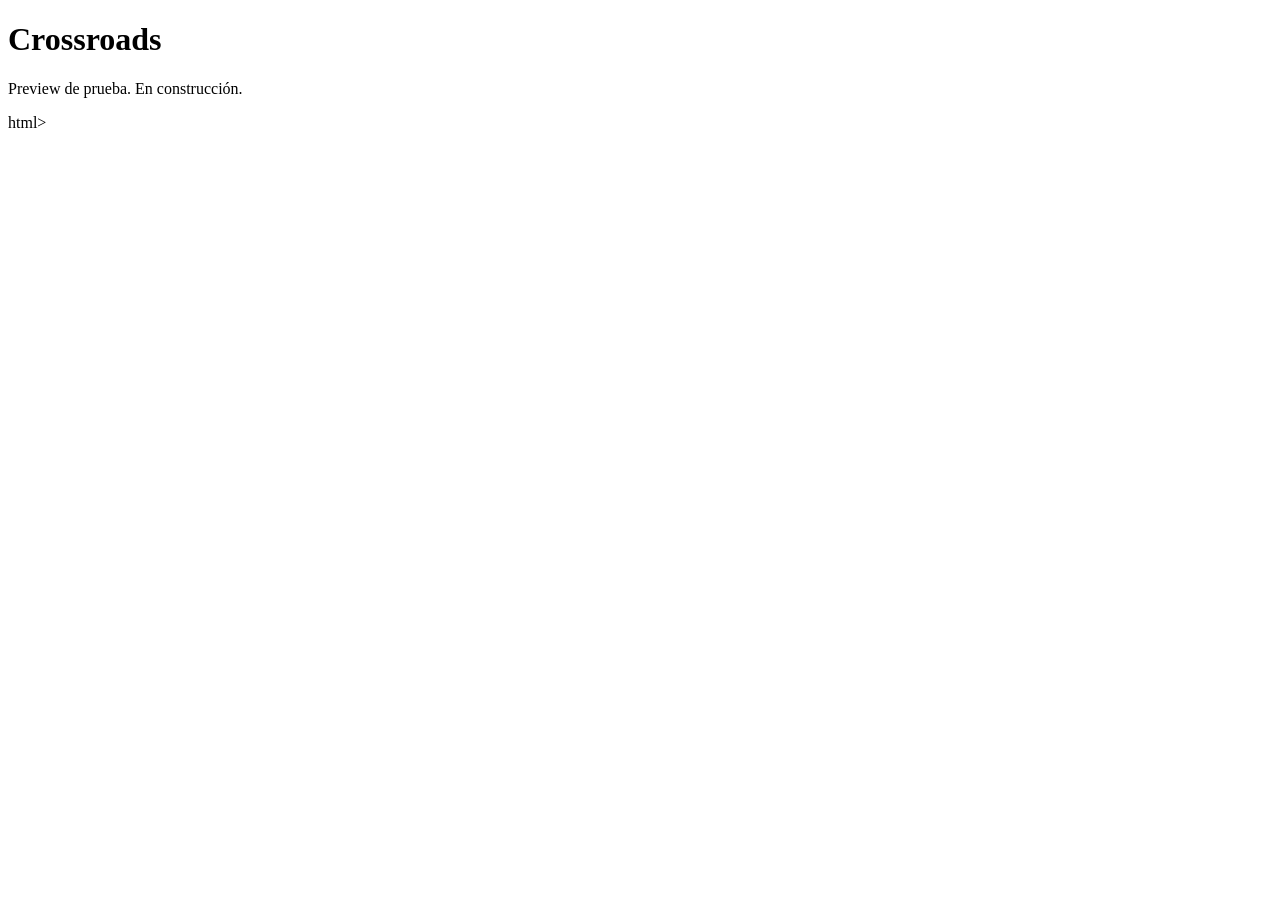
==== index.html @ c127db2e "Página de prueba para el preview" ====
<!doctype html>
<html lang="es">
<head><meta charset="utf-8"><meta name="viewport" content="width=device-width, initial-scale=1"><title>Crossroads (preview)</title></head>
<body><h1>Crossroads</h1><p>Preview de prueba. En construcción.</p></body>
</html>html>
</p></h1></body></title></head>
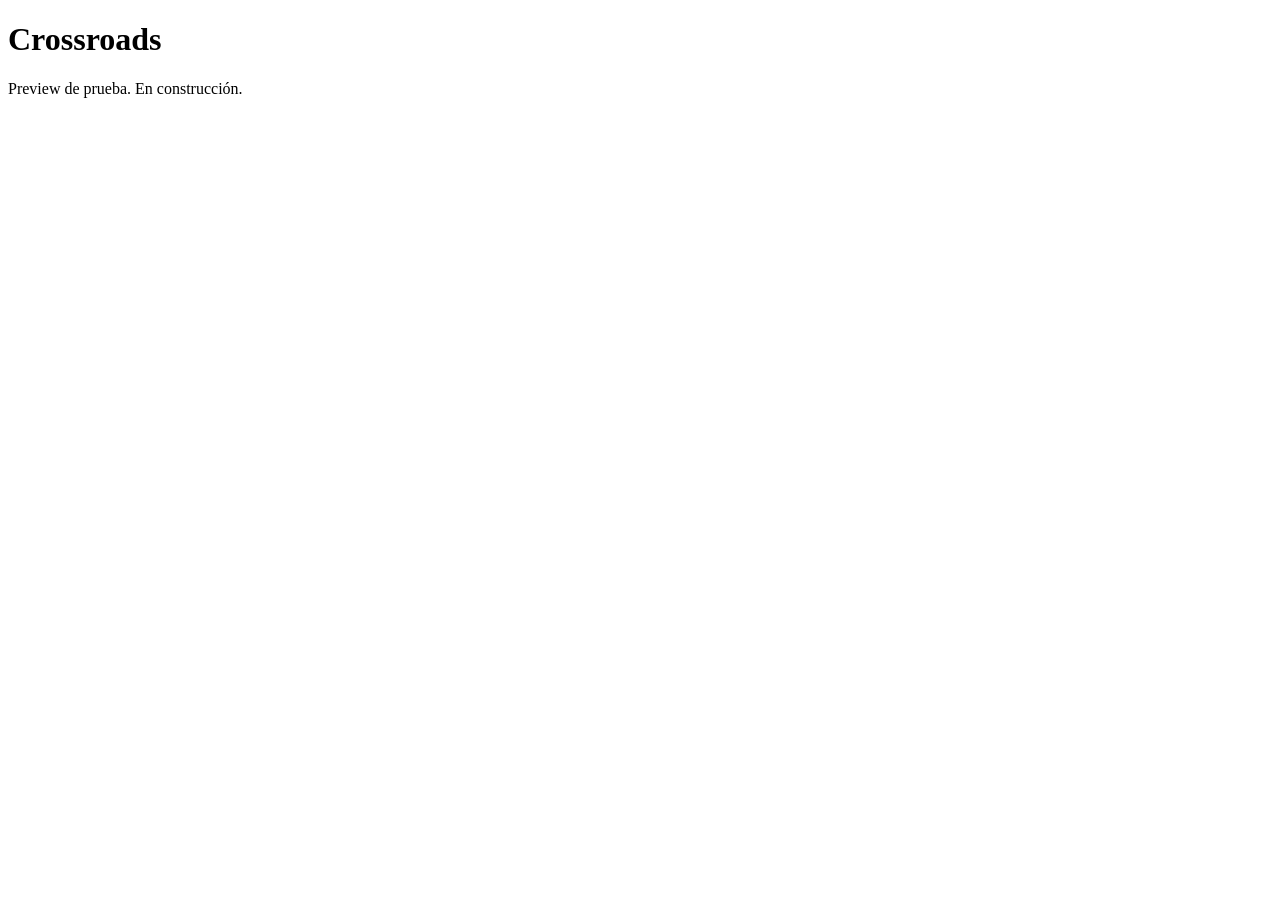
==== commit 60934cf9: "Corrige index.html" ====
--- a/index.html
+++ b/index.html
@@ -2,6 +2,4 @@
 <html lang="es">
 <head><meta charset="utf-8"><meta name="viewport" content="width=device-width, initial-scale=1"><title>Crossroads (preview)</title></head>
 <body><h1>Crossroads</h1><p>Preview de prueba. En construcción.</p></body>
-</html>html>
-</p></h1></body></title></head>
-
+</html>
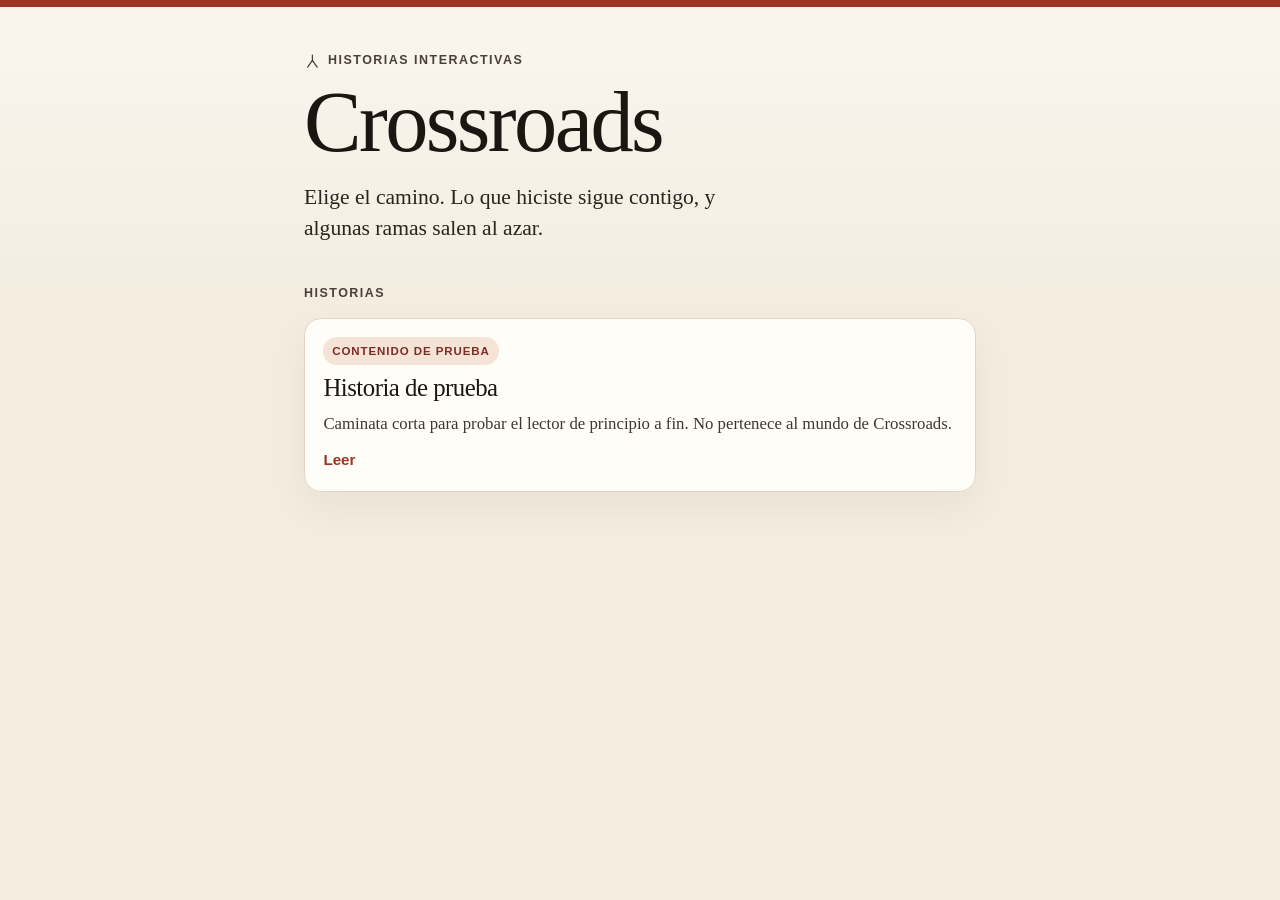
==== commit 53b4701f: "Agrega el esqueleto del lector de historias Portada y lector estáticos en español, con ramas al azar" ====
--- a/index.html
+++ b/index.html
@@ -1,5 +1,35 @@
 <!doctype html>
 <html lang="es">
-<head><meta charset="utf-8"><meta name="viewport" content="width=device-width, initial-scale=1"><title>Crossroads (preview)</title></head>
-<body><h1>Crossroads</h1><p>Preview de prueba. En construcción.</p></body>
+<head>
+  <meta charset="utf-8">
+  <meta name="viewport" content="width=device-width, initial-scale=1">
+  <title>Crossroads — historias interactivas</title>
+  <meta name="description" content="Crossroads es un sitio de historias interactivas en español. Eliges el rumbo y lo que decides acompaña el resto del camino.">
+  <meta name="color-scheme" content="light">
+  <meta name="theme-color" content="#f3ecdf">
+  <link rel="icon" href="/favicon.svg" type="image/svg+xml">
+  <link rel="stylesheet" href="/css/estilos.css">
+</head>
+<body>
+  <main class="pagina">
+    <header class="porta">
+      <p class="marca">
+        <svg class="senal" width="18" height="18" viewBox="0 0 32 32" aria-hidden="true" focusable="false">
+          <path d="M16 4v10M16 14 7 27M16 14l9 13" fill="none" stroke="currentColor" stroke-width="2.4" stroke-linecap="round" stroke-linejoin="round"/>
+        </svg>
+        Historias interactivas
+      </p>
+      <h1>Crossroads</h1>
+      <p class="entradilla">Elige el camino. Lo que hiciste sigue contigo, y algunas ramas salen al azar.</p>
+    </header>
+    <section class="catalogo" aria-labelledby="historias-titulo">
+      <h2 id="historias-titulo" class="seccion-titulo">Historias</h2>
+      <div id="lista" class="lista">
+        <p>Cargando historias…</p>
+      </div>
+      <noscript><p class="aviso">Activa JavaScript para ver las historias.</p></noscript>
+    </section>
+  </main>
+  <script type="module" src="/js/inicio.js"></script>
+</body>
 </html>
--- a/css/estilos.css
+++ b/css/estilos.css
@@ -0,0 +1,375 @@
+:root {
+  --tinta: #1c1612;
+  --papel: #f3ecdf;
+  --papel-claro: #fffdf8;
+  --linea: #e3d5c4;
+  --arcilla: #9d3424;
+  --arcilla-suave: #f6e3d8;
+  --suave: #4a4038;
+  --sans: Inter, "Liberation Sans", "Segoe UI", system-ui, sans-serif;
+  --serif: "Liberation Serif", Palatino, "Palatino Linotype", Georgia, serif;
+}
+
+*,
+*::before,
+*::after {
+  box-sizing: border-box;
+}
+
+html {
+  -webkit-text-size-adjust: 100%;
+  text-size-adjust: 100%;
+}
+
+body {
+  margin: 0;
+  min-height: 100dvh;
+  color: var(--tinta);
+  background-color: var(--papel);
+  background-image: linear-gradient(180deg, #faf6ef 0, var(--papel) 20rem);
+  box-shadow: inset 0 7px 0 var(--arcilla);
+  font-family: var(--serif);
+  font-size: 1.0625rem;
+  line-height: 1.6;
+}
+
+h1,
+h2,
+h3,
+p,
+ul,
+figure {
+  margin: 0;
+}
+
+img,
+svg {
+  display: block;
+  max-width: 100%;
+}
+
+button,
+a {
+  -webkit-tap-highlight-color: transparent;
+}
+
+a {
+  color: inherit;
+}
+
+:focus-visible {
+  outline: 2px solid var(--arcilla);
+  outline-offset: 3px;
+}
+
+::selection {
+  background: #f0c7b8;
+}
+
+.pagina {
+  width: min(40rem, calc(100% - 2rem));
+  margin-inline: auto;
+  padding-top: 1.6rem;
+  padding-bottom: 3rem;
+}
+
+.marca,
+.seccion-titulo,
+.volver,
+.etiqueta,
+.numero,
+.marca-final,
+.accion,
+.cierre button,
+.cierre a,
+.enlace-texto {
+  font-family: var(--sans);
+}
+
+.marca {
+  display: flex;
+  align-items: center;
+  gap: 0.45rem;
+  color: var(--suave);
+  font-size: 0.78rem;
+  font-weight: 600;
+  letter-spacing: 0.12em;
+  text-transform: uppercase;
+}
+
+.senal {
+  width: 1.05rem;
+  height: 1.05rem;
+  flex: none;
+}
+
+h1 {
+  margin-top: 0.35rem;
+  font-size: clamp(2rem, 7vw, 2.75rem);
+  font-weight: normal;
+  letter-spacing: -0.03em;
+  line-height: 1.05;
+  overflow-wrap: break-word;
+}
+
+h1:focus {
+  outline: none;
+}
+
+.porta h1 {
+  font-size: clamp(2.8rem, 12vw, 5.4rem);
+}
+
+.entradilla {
+  max-width: 28rem;
+  margin-top: 0.9rem;
+  color: #2a241f;
+  font-size: 1.22rem;
+  line-height: 1.45;
+}
+
+.catalogo {
+  margin-top: 2.5rem;
+}
+
+.seccion-titulo {
+  margin-bottom: 0.85rem;
+  color: var(--suave);
+  font-size: 0.78rem;
+  font-weight: 600;
+  letter-spacing: 0.12em;
+  text-transform: uppercase;
+}
+
+.lista {
+  display: grid;
+  gap: 0.85rem;
+}
+
+.tarjeta {
+  display: flex;
+  flex-direction: column;
+  align-items: flex-start;
+  min-width: 0;
+  max-width: 100%;
+  gap: 0.5rem;
+  padding: 1.15rem 1.15rem 1.2rem;
+  text-decoration: none;
+  background: var(--papel-claro);
+  border: 1px solid var(--linea);
+  border-radius: 1.05rem;
+  box-shadow: 0 16px 40px rgba(48, 32, 18, 0.05);
+}
+
+.tarjeta h3 {
+  font-size: 1.55rem;
+  font-weight: normal;
+  letter-spacing: -0.02em;
+  line-height: 1.2;
+  overflow-wrap: break-word;
+}
+
+.resumen {
+  color: #3f362f;
+  font-size: 1.05rem;
+  line-height: 1.5;
+}
+
+.accion {
+  margin-top: 0.25rem;
+  color: var(--arcilla);
+  font-size: 0.95rem;
+  font-weight: 600;
+}
+
+.tarjeta:hover {
+  border-color: var(--arcilla);
+}
+
+.tarjeta:hover .accion {
+  text-decoration: underline;
+  text-underline-offset: 0.18em;
+}
+
+.etiqueta {
+  display: inline-block;
+  padding: 0.28rem 0.55rem;
+  color: #7a2e22;
+  background: var(--arcilla-suave);
+  border-radius: 999px;
+  font-size: 0.72rem;
+  font-weight: 600;
+  letter-spacing: 0.08em;
+  text-transform: uppercase;
+}
+
+.cabecera {
+  display: flex;
+  flex-wrap: wrap;
+  align-items: center;
+  justify-content: space-between;
+  gap: 0.55rem 0.8rem;
+}
+
+.volver {
+  display: inline-flex;
+  align-items: center;
+  color: var(--suave);
+  font-size: 0.78rem;
+  font-weight: 600;
+  letter-spacing: 0.12em;
+  text-decoration: none;
+  text-transform: uppercase;
+}
+
+.volver:hover {
+  color: var(--arcilla);
+}
+
+figure {
+  margin: 1.05rem 0 1.15rem;
+}
+
+figure img {
+  width: 100%;
+  height: auto;
+  background: #efe4d4;
+  border-radius: 0.95rem;
+}
+
+.escena {
+  font-size: 1.2rem;
+  line-height: 1.65;
+  overflow-wrap: break-word;
+}
+
+.opciones {
+  display: grid;
+  gap: 0.65rem;
+  margin-top: 1.35rem;
+}
+
+.opciones button {
+  display: flex;
+  align-items: center;
+  gap: 0.8rem;
+  width: 100%;
+  min-height: 3.1rem;
+  padding: 0.85rem 1rem;
+  color: var(--tinta);
+  text-align: left;
+  white-space: normal;
+  overflow-wrap: break-word;
+  background: var(--papel-claro);
+  border: 1px solid var(--linea);
+  border-radius: 0.9rem;
+  font: inherit;
+  cursor: pointer;
+}
+
+.opciones button:hover {
+  border-color: var(--arcilla);
+}
+
+.opciones button:disabled {
+  cursor: progress;
+  opacity: 0.55;
+}
+
+.numero {
+  flex: none;
+  color: var(--arcilla);
+  font-size: 0.8rem;
+  font-weight: 600;
+  letter-spacing: 0.04em;
+}
+
+.opciones button span:last-child {
+  min-width: 0;
+}
+
+.marca-final {
+  margin-top: 1.45rem;
+  color: var(--arcilla);
+  font-size: 0.75rem;
+  font-weight: 600;
+  letter-spacing: 0.14em;
+  text-transform: uppercase;
+}
+
+.cierre {
+  display: flex;
+  flex-wrap: wrap;
+  gap: 0.65rem;
+  margin-top: 0.75rem;
+}
+
+.cierre button,
+.cierre a {
+  display: inline-flex;
+  flex: 1 1 12rem;
+  align-items: center;
+  justify-content: center;
+  min-width: 0;
+  min-height: 2.9rem;
+  padding: 0.7rem 1rem;
+  text-align: center;
+  text-decoration: none;
+  white-space: normal;
+  border-radius: 999px;
+  font-size: 1rem;
+  font-weight: 600;
+  line-height: 1.3;
+}
+
+.cierre button {
+  color: #f6f1e8;
+  background: var(--tinta);
+  border: 1px solid var(--tinta);
+  cursor: pointer;
+}
+
+.cierre a {
+  color: var(--tinta);
+  background: transparent;
+  border: 1px solid #c9bbaa;
+}
+
+.cierre button:hover,
+.cierre a:hover {
+  border-color: var(--arcilla);
+}
+
+.aviso {
+  margin-top: 0.75rem;
+}
+
+.errores {
+  margin: 0.8rem 0 0;
+  padding-left: 1.2rem;
+}
+
+.enlace-texto {
+  display: inline-block;
+  margin-top: 1.2rem;
+  color: var(--arcilla);
+  font-weight: 600;
+  text-decoration: underline;
+  text-underline-offset: 0.18em;
+}
+
+@media (min-width: 768px) {
+  .pagina {
+    width: min(42rem, calc(100% - 4rem));
+    padding-top: 3.2rem;
+    padding-bottom: 4.5rem;
+  }
+
+  .entradilla {
+    font-size: 1.35rem;
+  }
+
+  .escena {
+    font-size: 1.28rem;
+  }
+}
